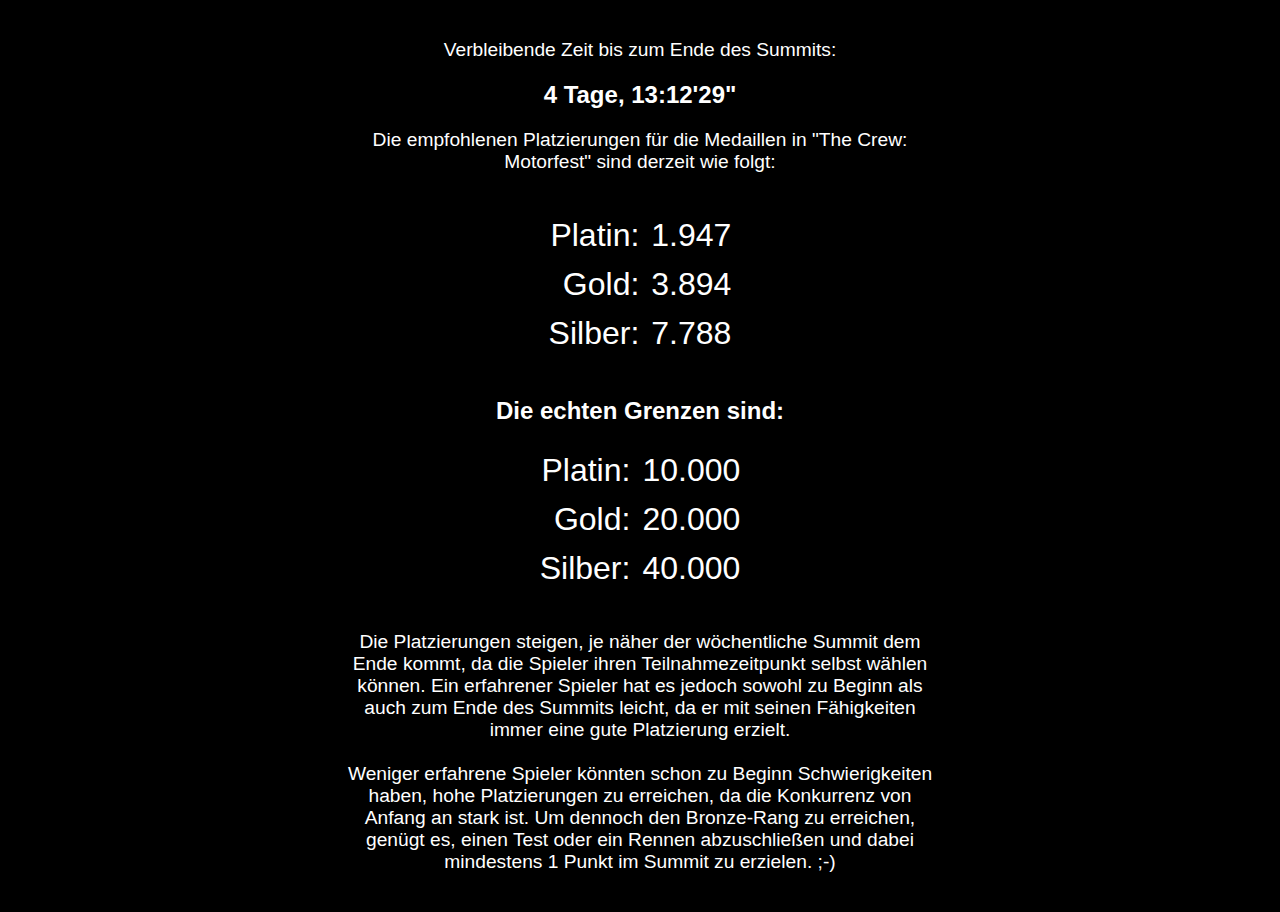
==== index_de.html @ e08b8799 "Add files via upload" ====
<!DOCTYPE html>
<html lang="de">
<head>
	<meta charset="UTF-8">
	<meta name="viewport" content="width=device-width, initial-scale=1.0">
	<title>Geschätzter Summit Rang</title>
	<link rel="stylesheet" href="styles.css">
</head>
<body>
	<p>Verbleibende Zeit bis zum Ende des Summits:</p>
	<h2 id="RemainingTimeText"></h2>
	<p>Die empfohlenen Platzierungen für die Medaillen in "The Crew: Motorfest" sind derzeit wie folgt:</p>
	<br>
	<table id="rankTable">
		<tr>
			<td>Platin:</td>
			<td id="platin"></td>
		</tr>
		<tr>
			<td>Gold:</td>
			<td id="gold"></td>
		</tr>
		<tr>
			<td>Silber:</td>
			<td id="silber"></td>
		</tr>
	</table>
	<br>
	
	<h2>Die echten Grenzen sind:</h2>
	<table>
	  <tbody>
		<tr>
		  <td>Platin:</td>
		  <td>10.000</td>
		</tr>
		<tr>
		  <td>Gold:</td>
		  <td>20.000</td>
		</tr>
		<tr>
		  <td>Silber:</td>
		  <td>40.000</td>
		</tr>
	  </tbody>
	</table>
	<br>
	
	<p> Die Platzierungen steigen, je näher der wöchentliche Summit dem Ende kommt, da die Spieler ihren Teilnahmezeitpunkt selbst wählen können. Ein erfahrener Spieler hat es jedoch sowohl zu Beginn als auch zum Ende des Summits leicht, da er mit seinen Fähigkeiten immer eine gute Platzierung erzielt.
	<br><br>
	Weniger erfahrene Spieler könnten schon zu Beginn Schwierigkeiten haben, hohe Platzierungen zu erreichen, da die Konkurrenz von Anfang an stark ist. Um dennoch den Bronze-Rang zu erreichen, genügt es, einen Test oder ein Rennen abzuschließen und dabei mindestens 1 Punkt im Summit zu erzielen. ;-) </p>
	<script src="script.js"></script>
	<script>
		function formatWith1000sep(number) {
			return new Intl.NumberFormat('de-DE').format(number);
		}
	</script>
</body>
</html>
---- styles.css ----
body {
	background-color: black;
	color: white;
	font-family: Arial, sans-serif;
	margin: 0 auto;
	padding: 20px;
	max-width: 600px;
	text-align: center;
}

table {
	margin: 0 auto;
	font-size: 2em;
	text-align: right;
}

td {
	padding: 5px;
}

p {
	font-size: 1.2em;
	text-align: center;
}
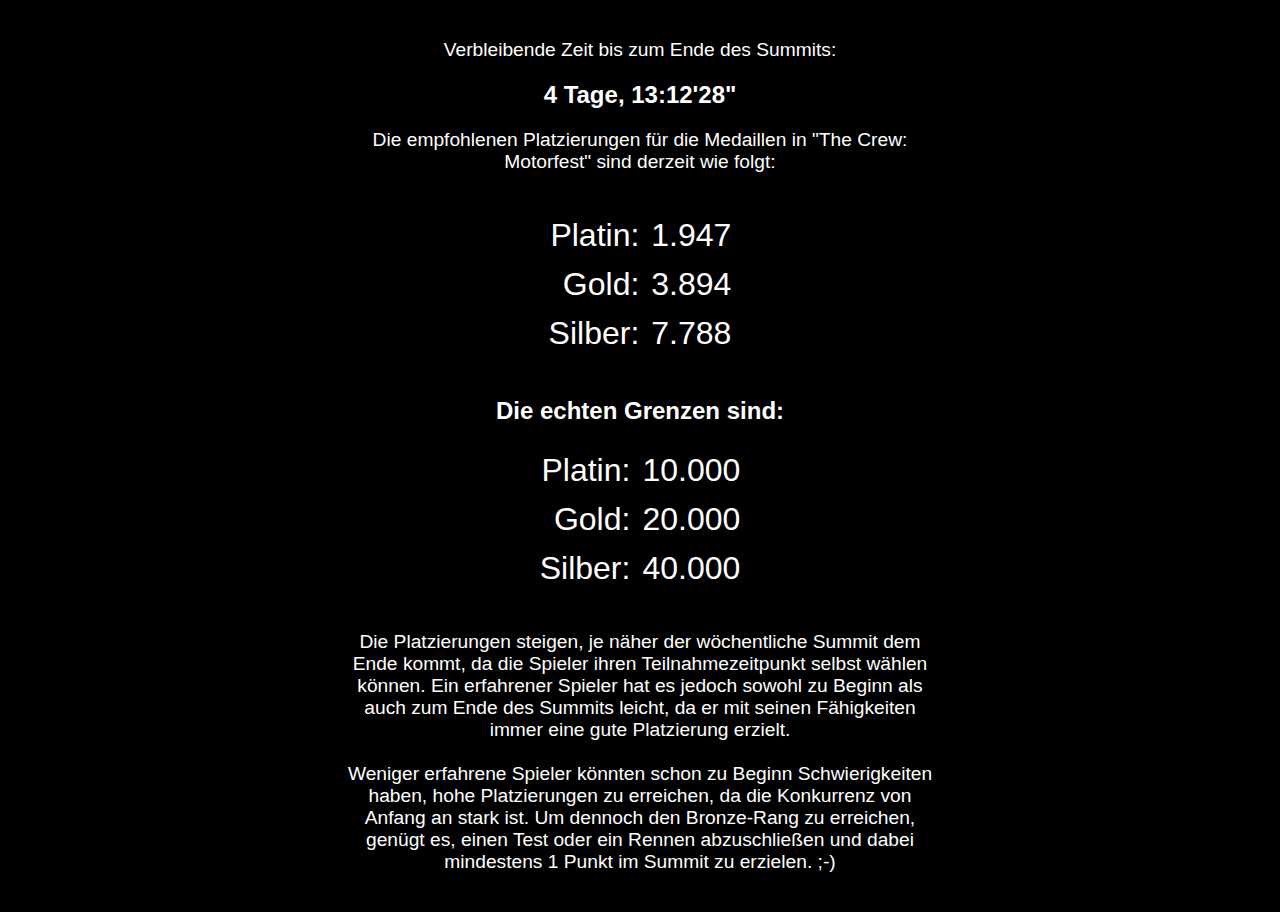
==== commit 0845a976: "Update index_de.html" ====
--- a/index_de.html
+++ b/index_de.html
@@ -50,10 +50,5 @@
 	<br><br>
 	Weniger erfahrene Spieler könnten schon zu Beginn Schwierigkeiten haben, hohe Platzierungen zu erreichen, da die Konkurrenz von Anfang an stark ist. Um dennoch den Bronze-Rang zu erreichen, genügt es, einen Test oder ein Rennen abzuschließen und dabei mindestens 1 Punkt im Summit zu erzielen. ;-) </p>
 	<script src="script.js"></script>
-	<script>
-		function formatWith1000sep(number) {
-			return new Intl.NumberFormat('de-DE').format(number);
-		}
-	</script>
 </body>
 </html>
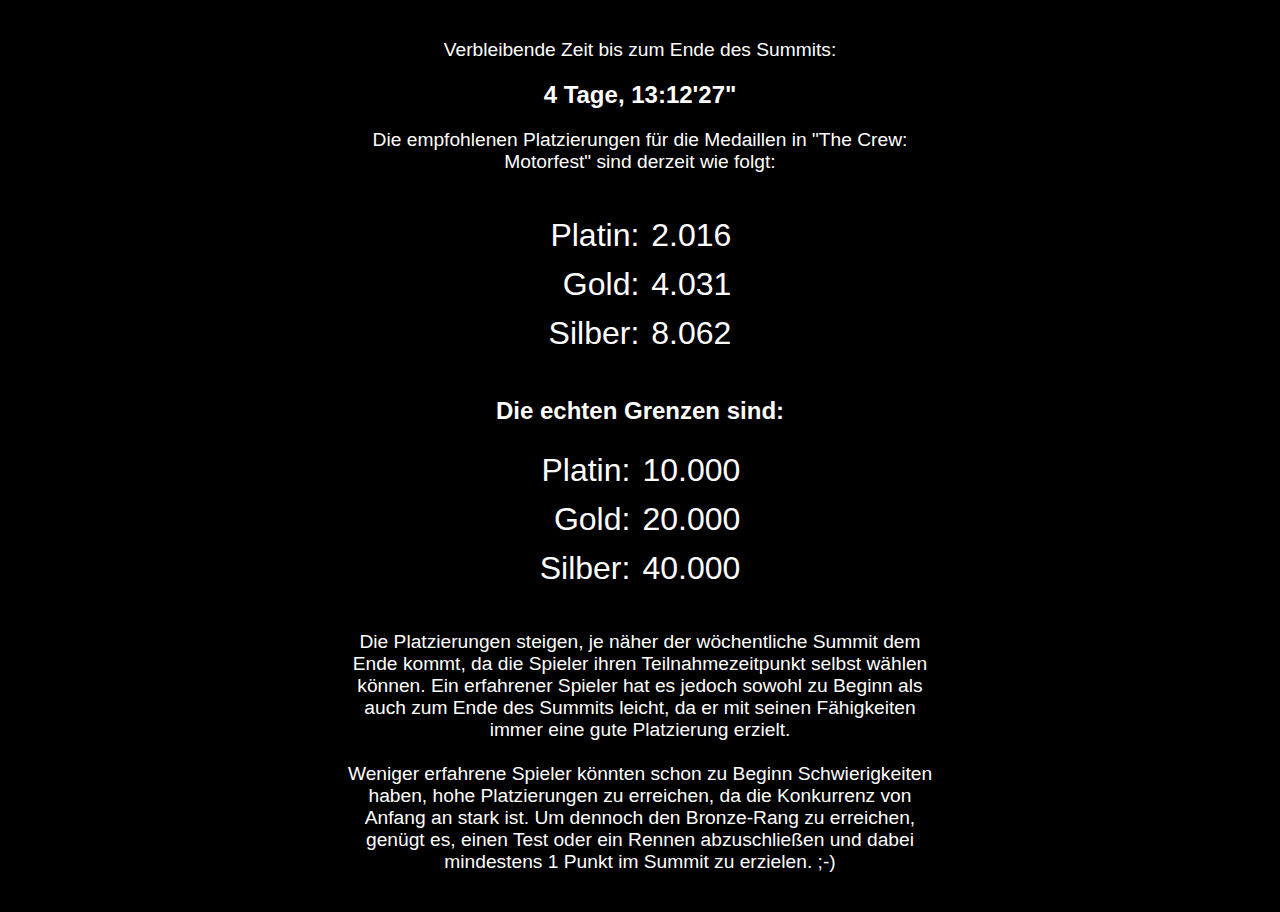
==== commit c43bd9fb: "Updated files via upload" ====
--- a/index_de.html
+++ b/index_de.html
@@ -7,22 +7,23 @@
 	<link rel="stylesheet" href="styles.css">
 </head>
 <body>
+	<h2 id="summit-info">Die Auswertung des vorherigen Summits läuft. Leaderboards sind ab 4:00 Uhr (UTC) wieder verfügbar.<br><br></h2>
 	<p>Verbleibende Zeit bis zum Ende des Summits:</p>
-	<h2 id="RemainingTimeText"></h2>
+	<h2 id="RemainingTimeText">7 Tage</h2>
 	<p>Die empfohlenen Platzierungen für die Medaillen in "The Crew: Motorfest" sind derzeit wie folgt:</p>
 	<br>
 	<table id="rankTable">
 		<tr>
 			<td>Platin:</td>
-			<td id="platin"></td>
+			<td id="platin">---</td>
 		</tr>
 		<tr>
 			<td>Gold:</td>
-			<td id="gold"></td>
+			<td id="gold">---</td>
 		</tr>
 		<tr>
 			<td>Silber:</td>
-			<td id="silber"></td>
+			<td id="silber">---</td>
 		</tr>
 	</table>
 	<br>
--- a/styles.css
+++ b/styles.css
@@ -22,3 +22,7 @@
 	font-size: 1.2em;
 	text-align: center;
 }
+
+#summit-info {
+	display: none;
+}
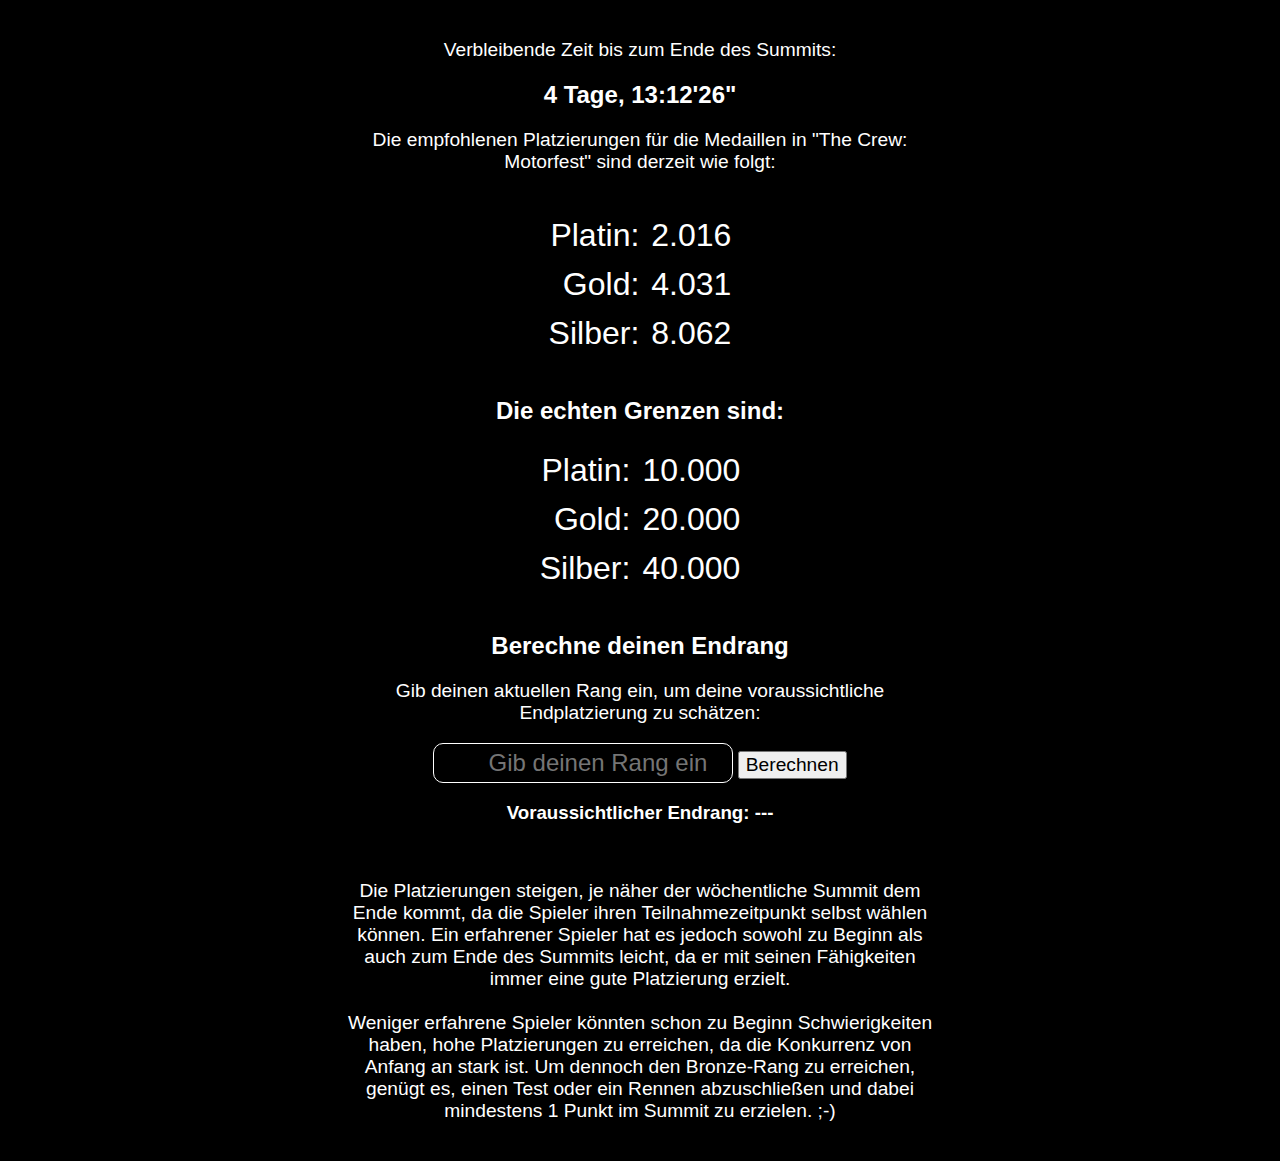
==== commit 6b373199: "Add files via upload" ====
--- a/index_de.html
+++ b/index_de.html
@@ -46,6 +46,12 @@
 	  </tbody>
 	</table>
 	<br>
+	<h2>Berechne deinen Endrang</h2>
+	<p>Gib deinen aktuellen Rang ein, um deine voraussichtliche Endplatzierung zu schätzen:</p>
+	<input type="number" id="userRankInput" placeholder="Gib deinen Rang ein">
+	<button onclick="calculateFinalRank()">Berechnen</button>
+	<h3 id="rankNumber">Voraussichtlicher Endrang: <span id="finalRankOutput">---</span></h3>
+	<br>
 	
 	<p> Die Platzierungen steigen, je näher der wöchentliche Summit dem Ende kommt, da die Spieler ihren Teilnahmezeitpunkt selbst wählen können. Ein erfahrener Spieler hat es jedoch sowohl zu Beginn als auch zum Ende des Summits leicht, da er mit seinen Fähigkeiten immer eine gute Platzierung erzielt.
 	<br><br>
--- a/styles.css
+++ b/styles.css
@@ -18,7 +18,7 @@
 	padding: 5px;
 }
 
-p {
+p, button {
 	font-size: 1.2em;
 	text-align: center;
 }
@@ -26,3 +26,16 @@
 #summit-info {
 	display: none;
 }
+
+input[type="number"] {
+    background-color: black;
+    color: white;
+    font-size: 1.5em;
+    text-align: right;
+    border: 1px solid white;
+    padding: 5px 10px;
+    width: 100%;
+    max-width: 300px;
+    box-sizing: border-box;
+	border-radius: 10px; 
+}
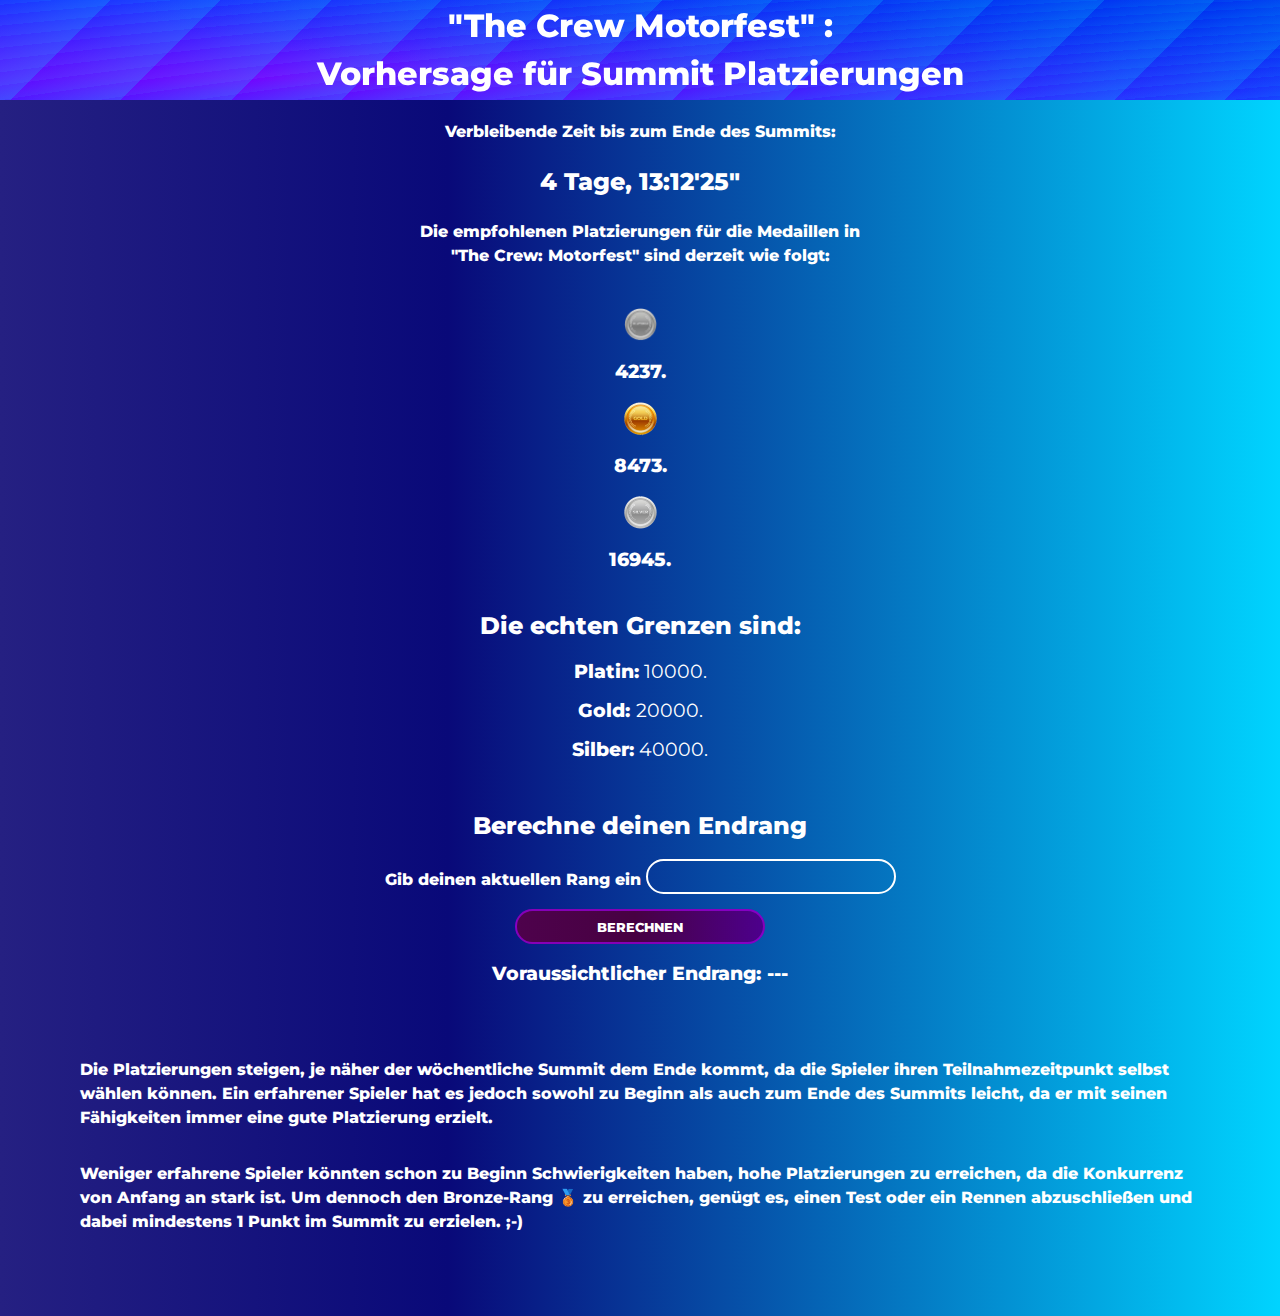
==== commit be4a3adc: "UI overhaul with better colors and live update" ====
--- a/index_de.html
+++ b/index_de.html
@@ -1,61 +1,76 @@
 <!DOCTYPE html>
 <html lang="de">
 <head>
-	<meta charset="UTF-8">
-	<meta name="viewport" content="width=device-width, initial-scale=1.0">
-	<title>Geschätzter Summit Rang</title>
-	<link rel="stylesheet" href="styles.css">
+  <meta charset="UTF-8">
+  <meta name="viewport" content="width=device-width, initial-scale=1.0">
+  <title>Geschätzter Summit Rang</title>
+  <link rel="stylesheet" href="style_new.css">
+  <style>
+    @font-face {
+      font-display: swap;
+      font-family: 'Montserrat';
+      font-style: normal;
+      font-weight: 400;
+      src: url('fonts/montserrat-v29-latin-regular.woff2') format('woff2');
+    }
+    @font-face {
+      font-display: swap;
+      font-family: 'Montserrat';
+      font-style: normal;
+      font-weight: 800;
+      src: url('fonts/montserrat-v29-latin-800.woff2') format('woff2');
+    }
+  </style>
 </head>
 <body>
-	<h2 id="summit-info">Die Auswertung des vorherigen Summits läuft. Leaderboards sind ab 4:00 Uhr (UTC) wieder verfügbar.<br><br></h2>
-	<p>Verbleibende Zeit bis zum Ende des Summits:</p>
-	<h2 id="RemainingTimeText">7 Tage</h2>
-	<p>Die empfohlenen Platzierungen für die Medaillen in "The Crew: Motorfest" sind derzeit wie folgt:</p>
-	<br>
-	<table id="rankTable">
-		<tr>
-			<td>Platin:</td>
-			<td id="platin">---</td>
-		</tr>
-		<tr>
-			<td>Gold:</td>
-			<td id="gold">---</td>
-		</tr>
-		<tr>
-			<td>Silber:</td>
-			<td id="silber">---</td>
-		</tr>
-	</table>
-	<br>
-	
-	<h2>Die echten Grenzen sind:</h2>
-	<table>
-	  <tbody>
-		<tr>
-		  <td>Platin:</td>
-		  <td>10.000</td>
-		</tr>
-		<tr>
-		  <td>Gold:</td>
-		  <td>20.000</td>
-		</tr>
-		<tr>
-		  <td>Silber:</td>
-		  <td>40.000</td>
-		</tr>
-	  </tbody>
-	</table>
-	<br>
-	<h2>Berechne deinen Endrang</h2>
-	<p>Gib deinen aktuellen Rang ein, um deine voraussichtliche Endplatzierung zu schätzen:</p>
-	<input type="number" id="userRankInput" placeholder="Gib deinen Rang ein">
-	<button onclick="calculateFinalRank()">Berechnen</button>
-	<h3 id="rankNumber">Voraussichtlicher Endrang: <span id="finalRankOutput">---</span></h3>
-	<br>
-	
-	<p> Die Platzierungen steigen, je näher der wöchentliche Summit dem Ende kommt, da die Spieler ihren Teilnahmezeitpunkt selbst wählen können. Ein erfahrener Spieler hat es jedoch sowohl zu Beginn als auch zum Ende des Summits leicht, da er mit seinen Fähigkeiten immer eine gute Platzierung erzielt.
-	<br><br>
-	Weniger erfahrene Spieler könnten schon zu Beginn Schwierigkeiten haben, hohe Platzierungen zu erreichen, da die Konkurrenz von Anfang an stark ist. Um dennoch den Bronze-Rang zu erreichen, genügt es, einen Test oder ein Rennen abzuschließen und dabei mindestens 1 Punkt im Summit zu erzielen. ;-) </p>
-	<script src="script.js"></script>
+  <header>
+    <div id="headline_box">
+      <h1 id="headline">"The Crew Motorfest" : <br> Vorhersage für Summit Platzierungen</h1>
+    </div>
+  </header>
+  <main>
+    <section id="countdown">
+      <div id="subheadline_box">
+        <h2 id="summit-info">Die Auswertung des vorherigen Summits läuft. Leaderboards sind ab 4:00 Uhr (UTC) wieder verfügbar.<br><br></h2>
+        <p>Verbleibende Zeit bis zum Ende des Summits:</p>
+        <h2 id="RemainingTimeText">7 Tage</h2>
+        <p>Die empfohlenen Platzierungen für die Medaillen in<br>"The Crew: Motorfest" sind derzeit wie folgt:</p>
+      </div>
+      <div class="rankContainer">
+        <div class="rankItem">
+          <img id="platinImg" src="images/platinum.webp" alt="Platin">
+          <span id="platin"></span>
+          <img id="goldImg" src="images/gold.webp" alt="Gold">
+          <span id="gold"></span>
+          <img id="silberImg" src="images/silver.webp" alt="Silber">
+          <span id="silber"></span>
+        </div>
+      </div>
+    </section>
+    
+    <section id="actual-limits">
+      <h2>Die echten Grenzen sind:</h2>
+      <ul>
+        <li><strong>Platin:</strong> 10000.</li>
+        <li><strong>Gold:  </strong> 20000.</li>
+        <li><strong>Silber:</strong> 40000.</li>
+      </ul>
+    </section>
+    
+    <section id="calculation">
+      <h2>Berechne deinen Endrang</h2>
+      <label for="userRankInput">Gib deinen aktuellen Rang ein</label>
+      <input type="number" id="userRankInput">
+      <div class="button-container">
+        <button onclick="calculateFinalRank()">BERECHNEN</button>
+      </div>
+      <h3 id="rankNumber">Voraussichtlicher Endrang: <span id="finalRankOutput">---</span></h3>
+    </section>
+  </main>
+  <footer class="footer-text">
+    <p>Die Platzierungen steigen, je näher der wöchentliche Summit dem Ende kommt, da die Spieler ihren Teilnahmezeitpunkt selbst wählen können. Ein erfahrener Spieler hat es jedoch sowohl zu Beginn als auch zum Ende des Summits leicht, da er mit seinen Fähigkeiten immer eine gute Platzierung erzielt.</p>
+    <p>Weniger erfahrene Spieler könnten schon zu Beginn Schwierigkeiten haben, hohe Platzierungen zu erreichen, da die Konkurrenz von Anfang an stark ist. Um dennoch den Bronze-Rang 🥉 zu erreichen, genügt es, einen Test oder ein Rennen abzuschließen und dabei mindestens 1 Punkt im Summit zu erzielen. ;-)</p>
+  </footer>
+  <script src="script.js"></script>
 </body>
 </html>
--- a/style_new.css
+++ b/style_new.css
@@ -0,0 +1,137 @@
+/* Reset und Box-Modell */
+* {
+    margin: 0;
+    padding: 0;
+    box-sizing: border-box;
+}
+
+/* Grundlegendes Styling */
+body {
+    width: 100%;
+    background: linear-gradient(90deg, rgba(37,32,130,1) 0%, rgba(9,9,121,1) 35%, rgba(0,212,255,1) 100%);
+    font-family: 'Montserrat', sans-serif;
+    font-weight: 800;
+    text-align: center;
+    color: white;
+    line-height: 1.5;
+}
+
+/* Header */
+header {
+    width: 100%;
+    min-height: 100px;
+    position: sticky;
+    top: 0;
+    left: 0;
+    display: flex;
+    justify-content: center;
+    align-items: center;
+    background-image: 
+    repeating-linear-gradient(315deg, #00FFFF2E 92%, #073AFF00 100%),
+    repeating-radial-gradient(75% 75% at 238% 218%, #00FFFF12 30%, #073AFF14 39%),
+    radial-gradient(99% 99% at 109% 2%, #002FEDFF 0%, #073AFF00 100%),
+    radial-gradient(99% 99% at 21% 78%, #7B00FFFF 0%, #073AFF00 100%),
+    radial-gradient(160% 154% at 711px -303px, #2000FFFF 0%, #073AFFFF 100%);
+}
+
+#headline {
+    text-align: center;
+    font-family: "Montserrat", sans-serif;
+    font-weight: 800;
+    font-size: clamp(1rem, 3vw, 2rem);
+}
+
+/* Main Content */
+main,
+#RemainingTimeText {
+    padding: 20px;
+}
+
+#subheadline_box {
+    margin-bottom: 20px;
+}
+
+/* Countdown und Ranganzeige */
+.rankContainer {
+    display: flex;
+    flex-direction: column;
+    align-items: center;
+    justify-content: center;
+    height: 300px;
+    margin-bottom: 20px;
+}
+
+.rankItem {
+    display: flex;
+    flex-direction: column;
+    align-items: center;
+    gap: 10px;
+    font-size: 1.2rem;
+}
+
+.rankItem img {
+    width: 35px;
+    height: 35px;
+    margin: 5px 15px;
+}
+
+/* Grenzen */
+#actual-limits ul {
+    list-style: none;
+    padding: 8px;
+    font-weight: 400;
+    margin-bottom: 2rem;
+}
+
+#actual-limits li {
+    padding: 5px;
+    font-size: 1.2rem;
+}
+
+/* Berechnungsbereich */
+#userRankInput {
+    width: 250px;
+    height: 35px;
+    margin: 15px 0;
+    padding: 5px;
+    border: 2px solid white;
+    border-radius: 30px;
+    font-size: 1.5rem;
+    text-align: center;
+    background-color: transparent;
+    color: white;
+}
+
+.button-container button {
+    width: 250px;
+    height: 35px;
+    margin-bottom: 1rem;
+    font-family: 'Montserrat', sans-serif;
+    font-weight: 800;
+    color: white;
+    border: 2px solid rgba(148, 0, 211, 0.8);
+    border-radius: 30px;
+    background: linear-gradient(90deg, rgba(78,2,76,1) 0%, rgba(71,1,66,1) 48%, rgba(77,0,140,1) 100%);
+    cursor: pointer;
+    transition: transform 0.3s, box-shadow 0.3s;
+}
+
+.button-container button:hover {
+    transform: scale(1.05);
+    box-shadow: 0px 0px 15px rgba(148, 0, 211, 0.8);
+    border-color: rgba(148, 0, 211, 0.8);
+}
+
+/* Footer */
+.footer-text {
+    margin: 30px auto;
+    max-width: 1200px;
+    padding: 20px 40px; /* 20px oben/unten, 40px links/rechts */
+    text-align: left;
+    font-size: 16px;
+    line-height: 1.5;
+}
+
+.footer-text p {
+    margin-bottom: 2rem; /* Abstand zwischen den Paragraphen */
+}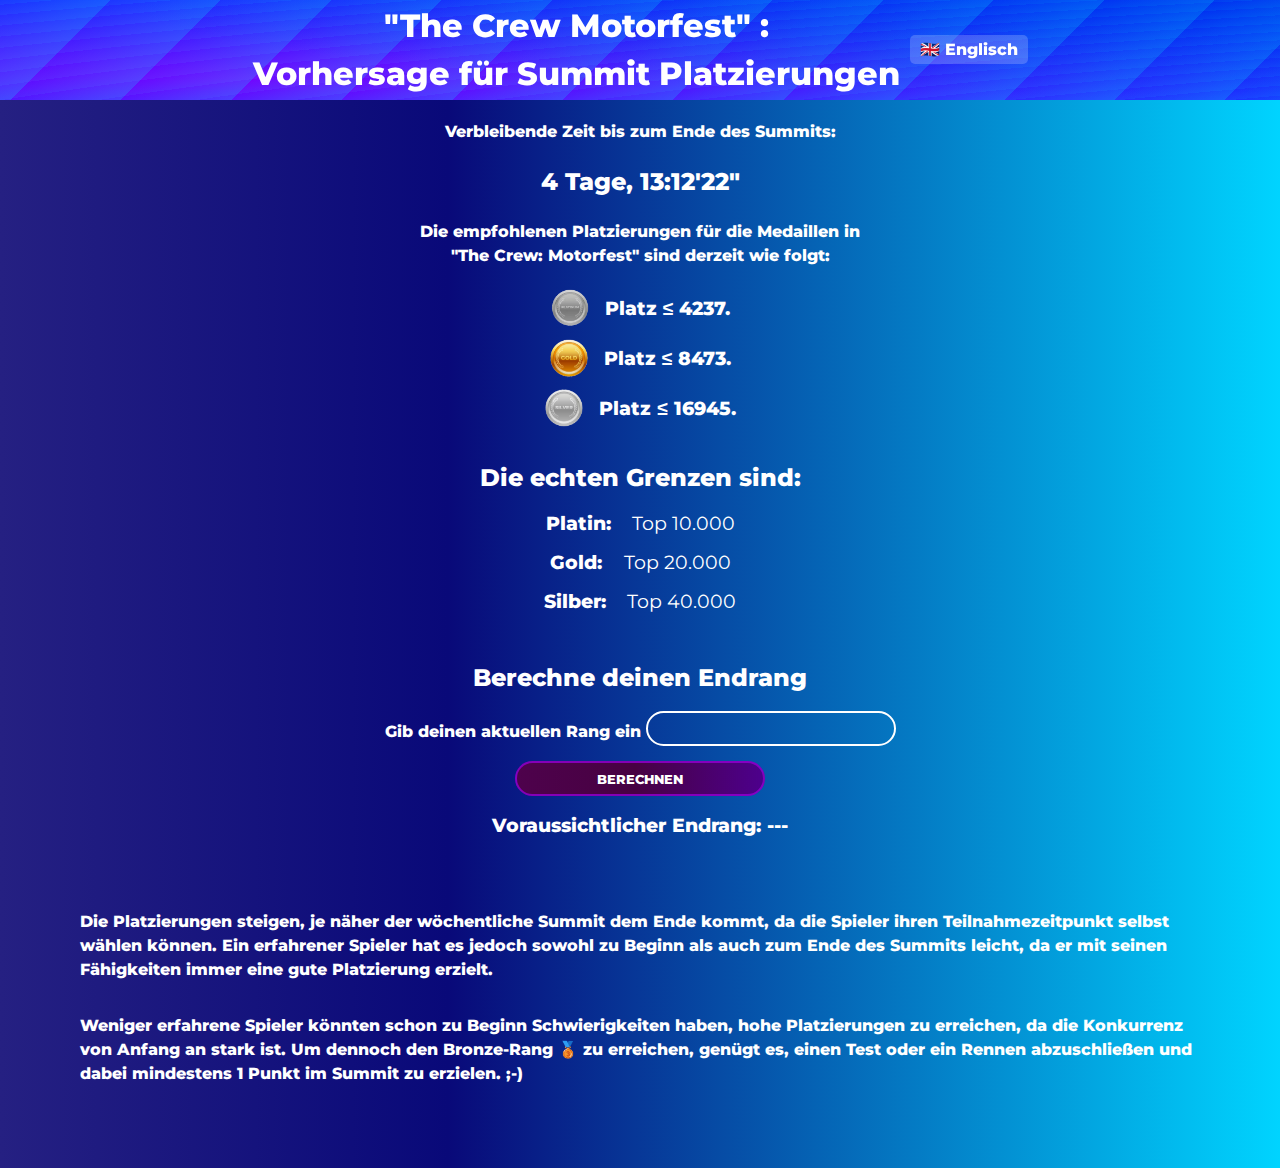
==== commit 8d848344: "Optimized rank display and added language switch" ====
--- a/index_de.html
+++ b/index_de.html
@@ -27,6 +27,9 @@
     <div id="headline_box">
       <h1 id="headline">"The Crew Motorfest" : <br> Vorhersage für Summit Platzierungen</h1>
     </div>
+    <nav class="language-switch">
+      <a href="index.html">🇬🇧 Englisch</a>
+    </nav>
   </header>
   <main>
     <section id="countdown">
@@ -38,12 +41,16 @@
       </div>
       <div class="rankContainer">
         <div class="rankItem">
-          <img id="platinImg" src="images/platinum.webp" alt="Platin">
-          <span id="platin"></span>
-          <img id="goldImg" src="images/gold.webp" alt="Gold">
-          <span id="gold"></span>
-          <img id="silberImg" src="images/silver.webp" alt="Silber">
-          <span id="silber"></span>
+            <img id="platinImg" src="images/platinum.webp" alt="Platinum">
+            <span id="platin">---</span>
+        </div>
+        <div class="rankItem">
+            <img id="goldImg" src="images/gold.webp" alt="Gold">
+            <span id="gold">---</span>
+        </div>
+        <div class="rankItem">
+            <img id="silberImg" src="images/silver.webp" alt="Silver">
+            <span id="silber">---</span>
         </div>
       </div>
     </section>
@@ -51,9 +58,9 @@
     <section id="actual-limits">
       <h2>Die echten Grenzen sind:</h2>
       <ul>
-        <li><strong>Platin:</strong> 10000.</li>
-        <li><strong>Gold:  </strong> 20000.</li>
-        <li><strong>Silber:</strong> 40000.</li>
+        <li><strong>Platin:</strong> Top 10.000</li>
+        <li><strong>Gold:  </strong> Top 20.000</li>
+        <li><strong>Silber:</strong> Top 40.000</li>
       </ul>
     </section>
     
--- a/style_new.css
+++ b/style_new.css
@@ -41,6 +41,21 @@
     font-size: clamp(1rem, 3vw, 2rem);
 }
 
+.language-switch a {
+    text-decoration: none;
+    font-weight: bold;
+    color: white;
+    padding: 5px 10px;
+    margin-left: 10px;
+    border-radius: 5px;
+    background: rgba(255, 255, 255, 0.2);
+    transition: 0.3s;
+}
+
+.language-switch a:hover {
+    background: rgba(255, 255, 255, 0.4);
+}
+
 /* Main Content */
 main,
 #RemainingTimeText {
@@ -54,25 +69,21 @@
 /* Countdown und Ranganzeige */
 .rankContainer {
     display: flex;
-    flex-direction: column;
+    flex-direction: column; /* Jede Medaille in eine eigene Zeile */
     align-items: center;
-    justify-content: center;
-    height: 300px;
-    margin-bottom: 20px;
+    gap: 10px; /* Abstand zwischen den Zeilen */
+    margin-bottom: 2em;
 }
 
 .rankItem {
     display: flex;
-    flex-direction: column;
     align-items: center;
-    gap: 10px;
-    font-size: 1.2rem;
+    gap: 15px; /* Abstand zwischen Bild & Text */
+    font-size: 1.2rem; /* Lesbare Schriftgröße */
 }
-
 .rankItem img {
-    width: 35px;
-    height: 35px;
-    margin: 5px 15px;
+    width: 40px;
+    height: 40px;
 }
 
 /* Grenzen */
@@ -86,6 +97,10 @@
 #actual-limits li {
     padding: 5px;
     font-size: 1.2rem;
+}
+
+#actual-limits li strong {
+    padding-right: 1rem;
 }
 
 /* Berechnungsbereich */
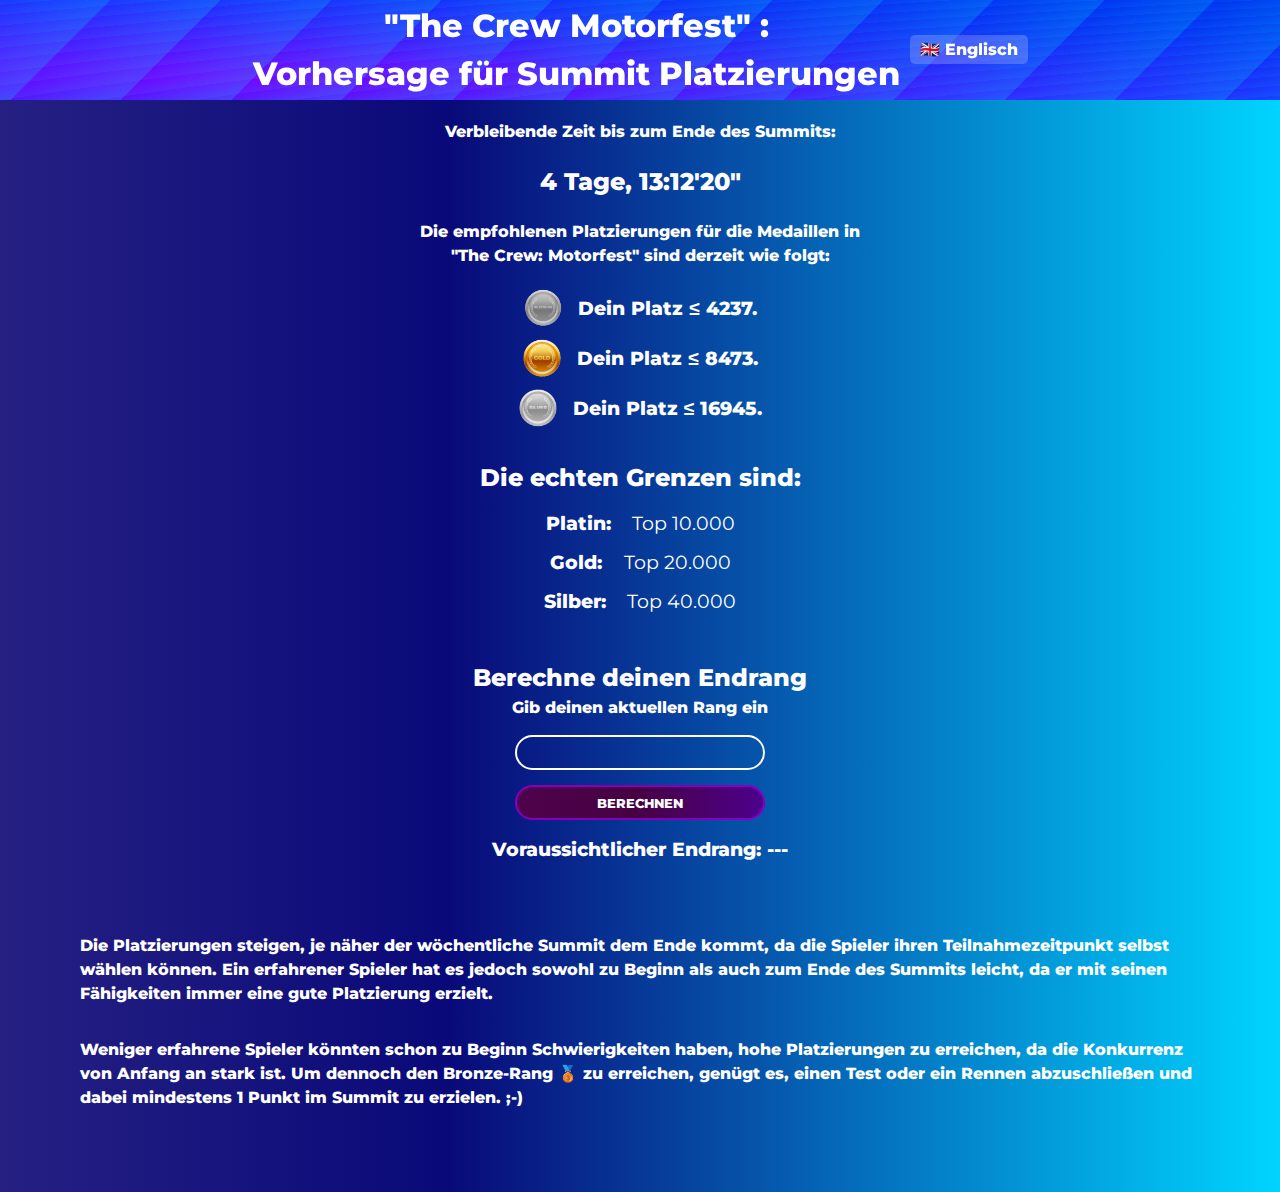
==== commit 20e02371: "Improved rank display, input positioning, and wording" ====
--- a/index_de.html
+++ b/index_de.html
@@ -67,6 +67,7 @@
     <section id="calculation">
       <h2>Berechne deinen Endrang</h2>
       <label for="userRankInput">Gib deinen aktuellen Rang ein</label>
+      <br>
       <input type="number" id="userRankInput">
       <div class="button-container">
         <button onclick="calculateFinalRank()">BERECHNEN</button>
--- a/style_new.css
+++ b/style_new.css
@@ -39,6 +39,10 @@
     font-family: "Montserrat", sans-serif;
     font-weight: 800;
     font-size: clamp(1rem, 3vw, 2rem);
+}
+
+.language-switch {
+    min-width: fit-content;
 }
 
 .language-switch a {
